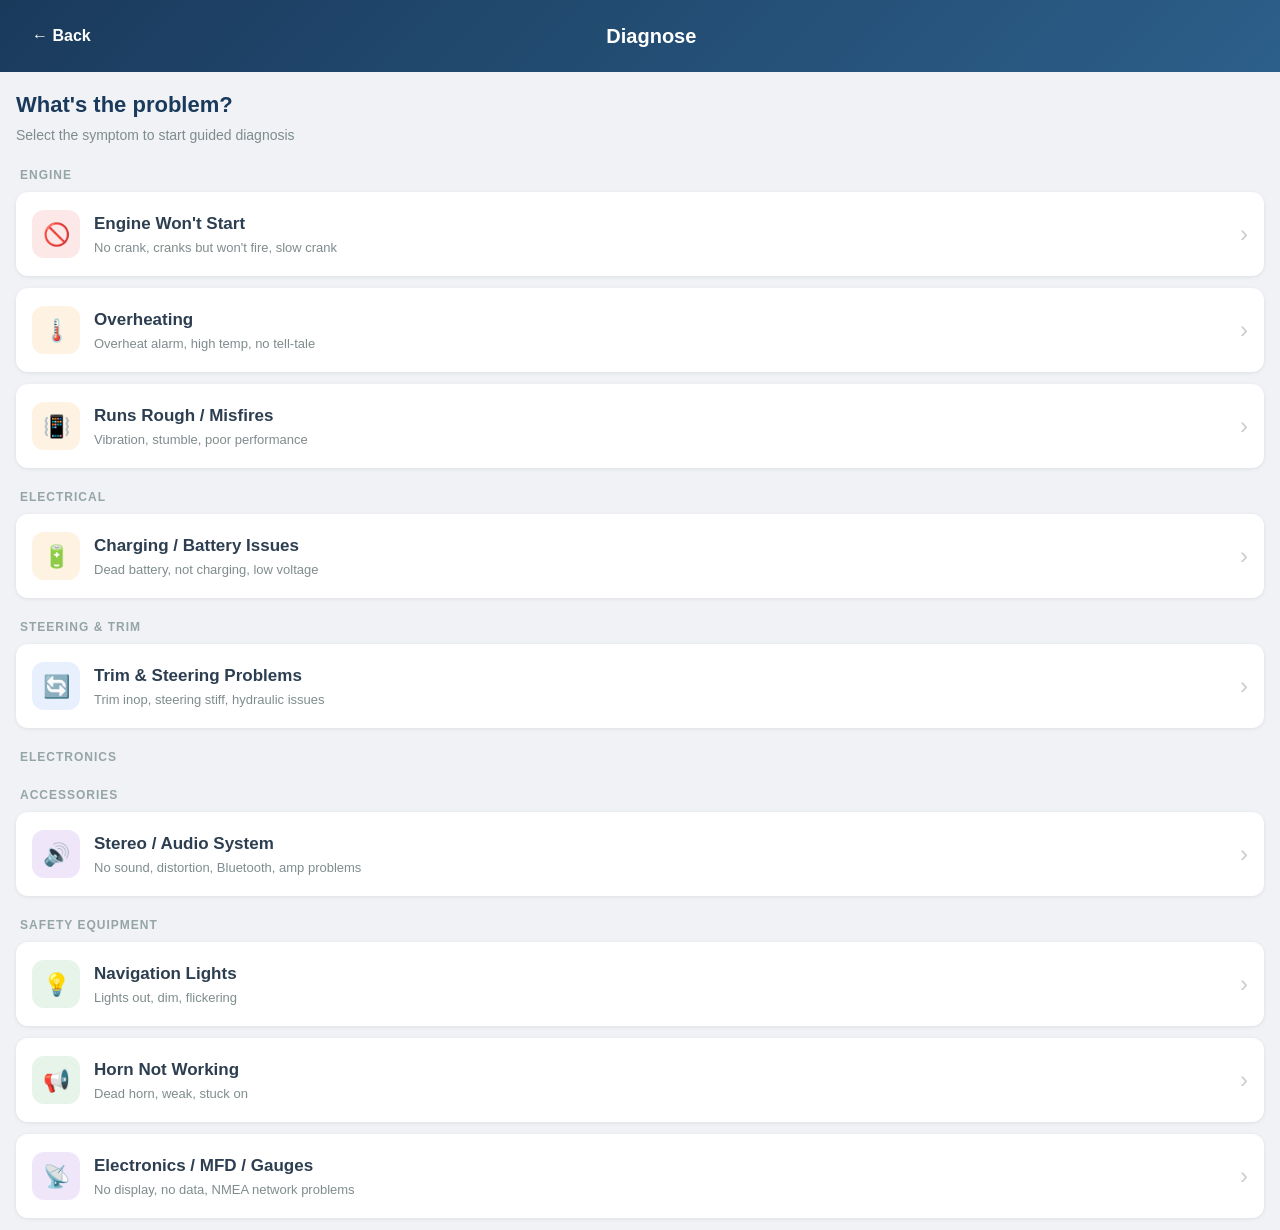
==== diagnose.html @ c807b1c9 "Ready For Launch" ====
<!DOCTYPE html>
<html lang="en">
<head>
    <meta charset="UTF-8">
    <meta name="viewport" content="width=device-width, initial-scale=1.0">
    <title>Diagnose — Marine Tech Pro</title>
    <link rel="stylesheet" href="css/styles.css">
</head>
<body>

    <!-- TOP BAR -->
    <header class="top-bar">
        <a href="javascript:void(0)" class="back-link" id="topBackBtn" onclick="handleTopBack()">← Back</a>
        <h1>Diagnose</h1>
        <span style="width:60px"></span>
    </header>

    <!-- ==========================================
         SCREEN 1: SYMPTOM PICKER
         ========================================== -->
    <div id="symptomPicker">

        <h2 class="page-title">What's the problem?</h2>
        <p class="page-subtitle">Select the symptom to start guided diagnosis</p>

        <div class="category-header">Engine</div>

        <div class="menu-card" onclick="beginTree('engine_no_start')">
            <div class="menu-icon red">🚫</div>
            <div class="menu-text">
                <div class="menu-title">Engine Won't Start</div>
                <div class="menu-subtitle">No crank, cranks but won't fire, slow crank</div>
            </div>
            <span class="menu-arrow">›</span>
        </div>

        <div class="menu-card" onclick="beginTree('engine_overheat')">
            <div class="menu-icon orange">🌡️</div>
            <div class="menu-text">
                <div class="menu-title">Overheating</div>
                <div class="menu-subtitle">Overheat alarm, high temp, no tell-tale</div>
            </div>
            <span class="menu-arrow">›</span>
        </div>

        <div class="menu-card" onclick="beginTree('engine_runs_rough')">
            <div class="menu-icon orange">📳</div>
            <div class="menu-text">
                <div class="menu-title">Runs Rough / Misfires</div>
                <div class="menu-subtitle">Vibration, stumble, poor performance</div>
            </div>
            <span class="menu-arrow">›</span>
        </div>

        <div class="category-header">Electrical</div>

        <div class="menu-card" onclick="beginTree('charging_electrical')">
            <div class="menu-icon orange">🔋</div>
            <div class="menu-text">
                <div class="menu-title">Charging / Battery Issues</div>
                <div class="menu-subtitle">Dead battery, not charging, low voltage</div>
            </div>
            <span class="menu-arrow">›</span>
        </div>

        <div class="category-header">Steering & Trim</div>

        <div class="menu-card" onclick="beginTree('trim_steering')">
            <div class="menu-icon blue">🔄</div>
            <div class="menu-text">
                <div class="menu-title">Trim & Steering Problems</div>
                <div class="menu-subtitle">Trim inop, steering stiff, hydraulic issues</div>
            </div>
            <span class="menu-arrow">›</span>
        </div>

        <div class="category-header">Electronics</div>
<div class="category-header">Accessories</div>

        <div class="menu-card" onclick="beginTree('stereo_audio')">
            <div class="menu-icon purple">🔊</div>
            <div class="menu-text">
                <div class="menu-title">Stereo / Audio System</div>
                <div class="menu-subtitle">No sound, distortion, Bluetooth, amp problems</div>
            </div>
            <span class="menu-arrow">›</span>
        </div>

        <div class="category-header">Safety Equipment</div>

        <div class="menu-card" onclick="beginTree('nav_lights')">
            <div class="menu-icon green">💡</div>
            <div class="menu-text">
                <div class="menu-title">Navigation Lights</div>
                <div class="menu-subtitle">Lights out, dim, flickering</div>
            </div>
            <span class="menu-arrow">›</span>
        </div>

        <div class="menu-card" onclick="beginTree('horn_system')">
            <div class="menu-icon green">📢</div>
            <div class="menu-text">
                <div class="menu-title">Horn Not Working</div>
                <div class="menu-subtitle">Dead horn, weak, stuck on</div>
            </div>
            <span class="menu-arrow">›</span>
        </div>
        <div class="menu-card" onclick="beginTree('electronics')">
            <div class="menu-icon purple">📡</div>
            <div class="menu-text">
                <div class="menu-title">Electronics / MFD / Gauges</div>
                <div class="menu-subtitle">No display, no data, NMEA network problems</div>
            </div>
            <span class="menu-arrow">›</span>
        </div>

    </div>


    <!-- ==========================================
         SCREEN 2: ACTIVE DIAGNOSIS
         ========================================== -->
    <div id="diagScreen" style="display:none;">
        <div class="diag-wrap">

            <!-- Step navigation -->
            <div class="step-bar">
                <button class="step-back-btn" id="backBtn" onclick="goBack()" disabled>← Back</button>
                <span class="step-number" id="stepNum">Step 1</span>
                <button class="step-reset-btn" onclick="resetDiag()">Start Over</button>
            </div>

            <!-- Diagnostic content gets built here by JavaScript -->
            <div id="diagContent"></div>

        </div>
    </div>


    <!-- ==========================================
         LOAD THE DATA FILE FIRST
         This must come before the script below
         ========================================== -->
    <script src="js/diagnosticTrees.js"></script>


    <!-- ==========================================
         DIAGNOSTIC ENGINE
         All the logic that makes the diagnostics work
         ========================================== -->
    <script>

    // --- Global variables ---
    var currentTree = null;
    var currentNode = null;
    var nodeHistory = [];

    // --- Show coming soon alert ---

    // --- Start a diagnostic tree ---
    function beginTree(treeId) {

        // Look up the tree in our data file
        if (!window.defined_trees) {
            alert('Error: Diagnostic data file not loaded. Make sure diagnosticTrees.js is in your js folder.');
            return;
        }

        var tree = window.defined_trees[treeId];

        if (!tree) {
            alert('This diagnostic tree has not been built yet.');
            return;
        }

        // Set up
        currentTree = tree;
        nodeHistory = [];

        // Hide the symptom picker, show the diagnostic screen
        document.getElementById('symptomPicker').style.display = 'none';
        document.getElementById('diagScreen').style.display = 'block';

        // Load the first node
        loadNode(tree.startNode);
    }

    // --- Load a specific node and display it ---
    function loadNode(nodeId) {

        var theNode = currentTree.nodes[nodeId];

        if (!theNode) {
            alert('Error: Node "' + nodeId + '" not found in this tree.');
            return;
        }

        currentNode = theNode;

        // Update step counter
        document.getElementById('stepNum').textContent = 'Step ' + (nodeHistory.length + 1);

        // Enable/disable back button
        document.getElementById('backBtn').disabled = (nodeHistory.length === 0);

        // Build the HTML for this node
        buildNodeHTML(theNode);

        // Scroll to top of page
        window.scrollTo(0, 0);
    }

    // --- Tech picks an option (moves to next node) ---
    function pickOption(nextNodeId) {
        // Save where we are now so we can come back
        nodeHistory.push(currentNode.id);

        // Go to the next node
        loadNode(nextNodeId);
    }

    // --- Go back one step ---
    function goBack() {
        if (nodeHistory.length > 0) {
            var previousNodeId = nodeHistory.pop();
            loadNode(previousNodeId);
        }
    }

    // --- Start completely over ---
    function resetDiag() {
        if (confirm('Start over? This will reset your current diagnosis.')) {
            document.getElementById('symptomPicker').style.display = 'block';
            document.getElementById('diagScreen').style.display = 'none';
            currentTree = null;
            currentNode = null;
            nodeHistory = [];
        }
    }

    // --- Handle the top-left Back link ---
    function handleTopBack() {
        if (currentTree !== null && nodeHistory.length > 0) {
            goBack();
        } else if (currentTree !== null) {
            resetDiag();
        } else {
            window.location.href = 'index.html';
        }
    }

    // --- Toggle a checklist checkbox ---
    function toggleCheck(index) {
        var box = document.getElementById('chk_' + index);
        var label = document.getElementById('lbl_' + index);

        if (!box || !label) return;

        if (box.className.indexOf('checked') >= 0) {
            box.className = 'check-box';
            box.innerHTML = '';
            label.className = 'check-label';
        } else {
            box.className = 'check-box checked';
            box.innerHTML = '✓';
            label.className = 'check-label checked';
        }
    }

    // --- Save a measurement reading ---
    function saveMeasure(label, unit) {
        var input = document.getElementById('measureInput');
        if (input && input.value && input.value.length > 0) {
            alert('Saved: ' + label + ' = ' + input.value + ' ' + unit);
            input.value = '';
        } else {
            alert('Please enter a value first.');
        }
    }


    // =============================================
    // BUILD THE HTML FOR A NODE
    // This is the main rendering function.
    // It reads the node data and creates all
    // the visual elements on the screen.
    // =============================================
    function buildNodeHTML(node) {

        var container = document.getElementById('diagContent');
        var html = '';
        var isResolution = (node.type === 'resolution');
        var severity = (node.severity || 'low').toLowerCase();

        // ----- SEVERITY BANNER (resolutions only) -----
        if (isResolution) {
            var bannerIcon = '✅';
            if (severity === 'critical') { bannerIcon = '🚨'; }
            else if (severity === 'high') { bannerIcon = '⚠️'; }
            else if (severity === 'medium') { bannerIcon = '🔶'; }

            html = html + '<div class="severity-banner ' + severity + '">';
            html = html + bannerIcon + ' DIAGNOSIS: ' + node.severity.toUpperCase();
            html = html + '</div>';
        }

        // ----- MAIN CARD -----
        var cardClass = 'diag-card';
        if (isResolution) {
            cardClass = cardClass + ' resolution-' + severity;
        }
        html = html + '<div class="' + cardClass + '">';

        // Title (resolutions have a title)
        if (node.title) {
            html = html + '<div class="resolution-name">' + node.title + '</div>';
        }

        // Main text / question / instruction
        html = html + '<div class="diag-main-text">' + node.text + '</div>';

        // Help tip (blue box)
        if (node.help) {
            html = html + '<div class="help-box">';
            html = html + '💡 <strong>Tip:</strong> ' + node.help;
            html = html + '</div>';
        }

        // Warning (red box)
        if (node.warning) {
            html = html + '<div class="warning-box">';
            html = html + node.warning;
            html = html + '</div>';
        }

        // Checklist
        if (node.checklist && node.checklist.length > 0) {
            html = html + '<div class="checklist-title">Check these items:</div>';

            for (var c = 0; c < node.checklist.length; c++) {
                html = html + '<div class="checklist-item" onclick="toggleCheck(' + c + ')">';
                html = html + '  <div class="check-box" id="chk_' + c + '"></div>';
                html = html + '  <div class="check-label" id="lbl_' + c + '">' + node.checklist[c] + '</div>';
                html = html + '</div>';
            }
        }

        // Measurement input
        if (node.measurement) {
            html = html + '<div class="measure-box">';
            html = html + '  <div class="measure-label">📏 Record: ' + node.measurement.label + '</div>';
            html = html + '  <div class="measure-expected">Expected: ' + node.measurement.expectedRange + ' ' + node.measurement.unit + '</div>';
            html = html + '  <div class="measure-row">';
            html = html + '    <input type="number" inputmode="decimal" id="measureInput" class="measure-input" placeholder="Enter ' + node.measurement.unit + '">';
            html = html + '    <button class="measure-save-btn" onclick="saveMeasure(\'' + node.measurement.label + '\', \'' + node.measurement.unit + '\')">Save</button>';
            html = html + '  </div>';
            html = html + '</div>';
        }

        // Action (resolutions)
        if (node.action) {
            html = html + '<div class="action-box">';
            html = html + '  <div class="action-heading">✅ What to do:</div>';
            html = html + '  <div class="action-body">' + node.action + '</div>';
            html = html + '</div>';
        }

        // Parts needed (resolutions)
        if (node.partsNeeded && node.partsNeeded.length > 0) {
            html = html + '<div class="parts-box">';
            html = html + '  <div class="parts-heading">🔧 Parts Needed:</div>';

            for (var p = 0; p < node.partsNeeded.length; p++) {
                html = html + '<div class="parts-line">• ' + node.partsNeeded[p] + '</div>';
            }

            html = html + '</div>';
        }

        // Estimated time
        if (node.estimatedTime) {
            html = html + '<div class="time-estimate">⏱ Estimated Time: ' + node.estimatedTime + '</div>';
        }

        // Close the main card div
        html = html + '</div>';


        // ----- OPTION BUTTONS -----
        if (node.options && node.options.length > 0) {
            html = html + '<div class="options-wrap">';

            if (!isResolution) {
                html = html + '<div class="options-heading">What did you find?</div>';
            }

            for (var i = 0; i < node.options.length; i++) {
                var opt = node.options[i];
                html = html + '<button class="option-btn" onclick="pickOption(\'' + opt.next + '\')">';
                html = html + opt.label;
                html = html + '</button>';
            }

            html = html + '</div>';
        }

        // ----- DONE BUTTON (for resolutions with no further options) -----
        if (isResolution && (!node.options || node.options.length === 0)) {
            html = html + '<div style="margin-top:16px;">';
            html = html + '<button class="option-btn" onclick="resetDiag()" style="background:#1a3a5c; color:white; text-align:center; font-weight:700;">';
            html = html + '✅ Done — Back to Symptoms';
            html = html + '</button>';
            html = html + '</div>';
        }

        // ----- PUT IT ON THE SCREEN -----
        container.innerHTML = html;
    }

    </script>

</body>
</html>
---- css/styles.css ----
/* ==============================================
   MARINE TECH PRO — WEBSITE STYLES
   Designed for phones. Big buttons. Easy to read.
   ============================================== */

/* --- RESET (makes all browsers behave the same) --- */
* {
    margin: 0;
    padding: 0;
    box-sizing: border-box;
}

body {
    font-family: -apple-system, BlinkMacSystemFont, 'Segoe UI', Roboto, sans-serif;
    background-color: #f0f2f5;
    color: #2c3e50;
    line-height: 1.5;
}

a {
    text-decoration: none;
    color: inherit;
}

/* --- TOP BAR (dark blue header on every page) --- */
.top-bar {
    background: linear-gradient(135deg, #1a3a5c, #2c5f8a);
    color: white;
    padding: 16px 20px;
    display: flex;
    justify-content: space-between;
    align-items: center;
    position: sticky;
    top: 0;
    z-index: 100;
}

.top-bar h1 {
    font-size: 20px;
    font-weight: 700;
}

.back-link {
    color: white;
    font-size: 16px;
    font-weight: 600;
    padding: 8px 12px;
}

/* --- STATUS BAR --- */
.status-bar {
    background: white;
    border-radius: 12px;
    padding: 14px;
    margin: 16px;
    display: flex;
    box-shadow: 0 1px 4px rgba(0,0,0,0.08);
}

.status-item {
    flex: 1;
    text-align: center;
    display: flex;
    align-items: center;
    justify-content: center;
    gap: 8px;
}

.status-icon {
    font-size: 18px;
}

.status-label {
    font-size: 13px;
    font-weight: 600;
    color: #7f8c8d;
}

.status-divider {
    width: 1px;
    background: #ecf0f1;
    margin: 0 8px;
}

/* --- MENU CARDS (big tappable buttons on home page) --- */
.menu-card {
    display: flex;
    align-items: center;
    background: white;
    border-radius: 12px;
    padding: 18px 16px;
    margin: 0 16px 12px 16px;
    box-shadow: 0 1px 4px rgba(0,0,0,0.08);
    min-height: 70px;
    cursor: pointer;
}

.menu-card:active {
    background: #f8f9fa;
    transform: scale(0.99);
}

.menu-icon {
    width: 48px;
    height: 48px;
    border-radius: 12px;
    display: flex;
    align-items: center;
    justify-content: center;
    font-size: 22px;
    flex-shrink: 0;
}

.menu-icon.red    { background: #fde8e8; }
.menu-icon.orange { background: #fef3e2; }
.menu-icon.blue   { background: #e8f0fe; }
.menu-icon.green  { background: #e6f4ea; }
.menu-icon.purple { background: #f0e6fa; }

.menu-text {
    flex: 1;
    margin-left: 14px;
}

.menu-title {
    font-size: 17px;
    font-weight: 600;
    color: #2c3e50;
}

.menu-subtitle {
    font-size: 13px;
    color: #7f8c8d;
    margin-top: 2px;
}

.menu-arrow {
    font-size: 24px;
    color: #ccc;
}

/* --- SAFETY BANNER --- */
.safety-banner {
    background: #fff9e6;
    border-left: 4px solid #f39c12;
    border-radius: 8px;
    padding: 14px 16px;
    margin: 16px;
    font-size: 13px;
    line-height: 1.6;
}

/* --- SECTION HEADERS --- */
.page-title {
    font-size: 22px;
    font-weight: 700;
    color: #1a3a5c;
    margin: 16px 16px 4px 16px;
}

.page-subtitle {
    font-size: 14px;
    color: #7f8c8d;
    margin: 0 16px 16px 16px;
}

.category-header {
    font-size: 12px;
    font-weight: 700;
    color: #95a5a6;
    text-transform: uppercase;
    letter-spacing: 1px;
    margin: 20px 16px 8px 20px;
}

/* --- DIAGNOSTIC SCREEN --- */
.diag-wrap {
    padding: 16px;
    padding-bottom: 80px;
}

/* Navigation bar above the diagnostic card */
.step-bar {
    display: flex;
    justify-content: space-between;
    align-items: center;
    margin-bottom: 16px;
}

.step-back-btn {
    background: none;
    border: 2px solid #1a3a5c;
    color: #1a3a5c;
    padding: 8px 16px;
    border-radius: 8px;
    font-size: 14px;
    font-weight: 600;
    cursor: pointer;
    min-height: 44px;
}

.step-back-btn:disabled {
    opacity: 0.3;
    border-color: #ccc;
    color: #ccc;
}

.step-number {
    font-size: 14px;
    color: #7f8c8d;
    font-weight: 600;
}

.step-reset-btn {
    background: none;
    border: none;
    color: #e74c3c;
    font-size: 14px;
    font-weight: 600;
    cursor: pointer;
    padding: 8px;
    min-height: 44px;
}

/* The main diagnostic content card */
.diag-card {
    background: white;
    border-radius: 16px;
    padding: 24px 20px;
    margin-bottom: 16px;
    box-shadow: 0 2px 8px rgba(0,0,0,0.06);
}

.diag-card.resolution          { border-top: 4px solid #27ae60; }
.diag-card.resolution-critical { border-top: 4px solid #e74c3c; }
.diag-card.resolution-high     { border-top: 4px solid #e67e22; }
.diag-card.resolution-medium   { border-top: 4px solid #f39c12; }

.diag-main-text {
    font-size: 18px;
    font-weight: 600;
    line-height: 1.5;
    color: #2c3e50;
    margin-bottom: 16px;
}

/* Resolution severity banners */
.severity-banner {
    color: white;
    padding: 10px 16px;
    border-radius: 10px;
    margin-bottom: 16px;
    font-weight: 700;
    font-size: 14px;
    text-align: center;
}

.severity-banner.low      { background: #27ae60; }
.severity-banner.medium   { background: #f39c12; }
.severity-banner.high     { background: #e67e22; }
.severity-banner.critical { background: #e74c3c; }

.resolution-name {
    font-size: 22px;
    font-weight: 700;
    color: #2c3e50;
    margin-bottom: 8px;
}

/* Blue help/tip box */
.help-box {
    background: #e8f4fd;
    border-radius: 8px;
    padding: 12px 14px;
    margin-bottom: 16px;
    font-size: 14px;
    color: #2c5f8a;
    line-height: 1.6;
}

/* Red warning box */
.warning-box {
    background: #fde8e8;
    border-left: 4px solid #e74c3c;
    border-radius: 8px;
    padding: 14px 16px;
    margin-bottom: 16px;
    font-size: 14px;
    color: #c0392b;
    line-height: 1.6;
    font-weight: 500;
}

/* Checklists */
.checklist-title {
    font-size: 15px;
    font-weight: 700;
    color: #1a3a5c;
    margin-bottom: 10px;
}

.checklist-item {
    display: flex;
    align-items: flex-start;
    padding: 10px 0;
    border-bottom: 1px solid #f0f2f5;
    min-height: 44px;
    cursor: pointer;
}

.checklist-item:last-child {
    border-bottom: none;
}

.check-box {
    width: 26px;
    height: 26px;
    border: 2px solid #bdc3c7;
    border-radius: 6px;
    margin-right: 12px;
    flex-shrink: 0;
    display: flex;
    align-items: center;
    justify-content: center;
    font-size: 16px;
    color: white;
}

.check-box.checked {
    background: #27ae60;
    border-color: #27ae60;
}

.check-label {
    font-size: 15px;
    line-height: 1.5;
    color: #2c3e50;
}

.check-label.checked {
    text-decoration: line-through;
    color: #95a5a6;
}

/* Measurement input box */
.measure-box {
    background: #f0f7ff;
    border: 2px solid #3498db;
    border-radius: 12px;
    padding: 16px;
    margin-bottom: 16px;
}

.measure-label {
    font-size: 15px;
    font-weight: 700;
    color: #1a3a5c;
    margin-bottom: 4px;
}

.measure-expected {
    font-size: 13px;
    color: #7f8c8d;
    margin-bottom: 12px;
}

.measure-row {
    display: flex;
    gap: 8px;
}

.measure-input {
    flex: 1;
    padding: 12px;
    border: 2px solid #ddd;
    border-radius: 8px;
    font-size: 18px;
    font-weight: 600;
    min-height: 48px;
}

.measure-input:focus {
    outline: none;
    border-color: #3498db;
}

.measure-save-btn {
    background: #3498db;
    color: white;
    border: none;
    border-radius: 8px;
    padding: 12px 20px;
    font-size: 15px;
    font-weight: 600;
    cursor: pointer;
    min-height: 48px;
}

/* Action box (green, on resolution pages) */
.action-box {
    background: #e6f4ea;
    border-radius: 8px;
    padding: 14px 16px;
    margin-bottom: 12px;
}

.action-heading {
    font-weight: 700;
    font-size: 15px;
    color: #1a5c2a;
    margin-bottom: 6px;
}

.action-body {
    font-size: 15px;
    line-height: 1.6;
    color: #2c3e50;
}

/* Parts box (gray) */
.parts-box {
    background: #f5f6fa;
    border-radius: 8px;
    padding: 14px 16px;
    margin-bottom: 12px;
}

.parts-heading {
    font-weight: 700;
    font-size: 15px;
    color: #1a3a5c;
    margin-bottom: 8px;
}

.parts-line {
    font-size: 14px;
    padding: 3px 0;
    color: #2c3e50;
}

.time-estimate {
    font-size: 14px;
    color: #7f8c8d;
    font-weight: 600;
    margin-bottom: 16px;
}

/* Option buttons (the choices the tech taps) */
.options-wrap {
    margin-bottom: 20px;
}

.options-heading {
    font-size: 16px;
    font-weight: 700;
    color: #1a3a5c;
    margin-bottom: 12px;
}

.option-btn {
    display: block;
    width: 100%;
    background: white;
    border: 2px solid #dfe6e9;
    border-radius: 12px;
    padding: 16px 18px;
    margin-bottom: 10px;
    font-size: 16px;
    font-weight: 500;
    color: #2c3e50;
    text-align: left;
    cursor: pointer;
    min-height: 56px;
    line-height: 1.4;
}

.option-btn:active {
    background: #1a3a5c;
    color: white;
    border-color: #1a3a5c;
}

/* --- FAULT CODE PAGE --- */
.search-wrap {
    padding: 16px;
}

.search-input {
    width: 100%;
    padding: 14px 18px;
    border: 2px solid #ddd;
    border-radius: 12px;
    font-size: 18px;
    margin-bottom: 12px;
    min-height: 52px;
}

.search-input:focus {
    outline: none;
    border-color: #3498db;
}

.filter-row {
    display: flex;
    gap: 8px;
    margin-bottom: 16px;
}

.filter-btn {
    flex: 1;
    padding: 10px;
    border: 2px solid #ddd;
    border-radius: 8px;
    background: white;
    font-size: 14px;
    font-weight: 600;
    text-align: center;
    cursor: pointer;
    min-height: 44px;
}

.filter-btn.active {
    background: #1a3a5c;
    color: white;
    border-color: #1a3a5c;
}

.fault-card {
    background: white;
    border-radius: 12px;
    padding: 18px;
    margin-bottom: 12px;
    box-shadow: 0 1px 4px rgba(0,0,0,0.08);
}

.fault-top-row {
    display: flex;
    justify-content: space-between;
    align-items: center;
    margin-bottom: 6px;
}

.fault-code-label {
    font-size: 18px;
    font-weight: 700;
    color: #1a3a5c;
}

.fault-severity-badge {
    font-size: 11px;
    font-weight: 700;
    padding: 4px 10px;
    border-radius: 20px;
    color: white;
}

.fault-severity-badge.warning  { background: #f39c12; }
.fault-severity-badge.alarm    { background: #e67e22; }
.fault-severity-badge.shutdown { background: #e74c3c; }

.fault-system-label {
    font-size: 12px;
    color: #7f8c8d;
    text-transform: uppercase;
    letter-spacing: 0.5px;
    margin-bottom: 6px;
}

.fault-desc {
    font-size: 16px;
    font-weight: 600;
    color: #2c3e50;
    margin-bottom: 12px;
}

.fault-toggle-btn {
    background: #f0f2f5;
    border: none;
    border-radius: 8px;
    padding: 10px 16px;
    font-size: 14px;
    font-weight: 600;
    color: #1a3a5c;
    cursor: pointer;
    width: 100%;
    text-align: center;
    min-height: 44px;
}

.fault-detail-section {
    display: none;
    margin-top: 12px;
}

.fault-detail-section.show {
    display: block;
}

.fault-section-heading {
    font-size: 13px;
    font-weight: 700;
    color: #1a3a5c;
    margin-top: 12px;
    margin-bottom: 6px;
}

.fault-section-body {
    font-size: 14px;
    color: #2c3e50;
    line-height: 1.7;
}

/* --- ENGINE SPEC PAGE --- */
.spec-card {
    background: white;
    border-radius: 12px;
    padding: 20px;
    margin: 0 16px 16px 16px;
    box-shadow: 0 1px 4px rgba(0,0,0,0.08);
}

.spec-engine-name {
    font-size: 20px;
    font-weight: 700;
    color: #1a3a5c;
    margin-bottom: 2px;
}

.spec-years {
    font-size: 13px;
    color: #7f8c8d;
    margin-bottom: 16px;
}

.spec-table {
    width: 100%;
    border-collapse: collapse;
}

.spec-table td {
    padding: 10px 8px;
    border-bottom: 1px solid #f0f2f5;
    font-size: 14px;
    vertical-align: top;
}

.spec-table td:first-child {
    font-weight: 600;
    color: #1a3a5c;
    width: 40%;
}

.spec-divider {
    font-size: 16px;
    font-weight: 700;
    color: #1a3a5c;
    margin-top: 20px;
    margin-bottom: 10px;
    padding-top: 16px;
    border-top: 2px solid #f0f2f5;
}

.engine-pick-row {
    display: flex;
    flex-wrap: wrap;
    gap: 8px;
    padding: 16px;
}

.engine-pick-btn {
    padding: 10px 16px;
    border: 2px solid #ddd;
    border-radius: 8px;
    background: white;
    font-size: 13px;
    font-weight: 600;
    cursor: pointer;
    min-height: 44px;
}

.engine-pick-btn.active {
    background: #1a3a5c;
    color: white;
    border-color: #1a3a5c;
}

/* --- UTILITY --- */
.hidden { display: none !important; }
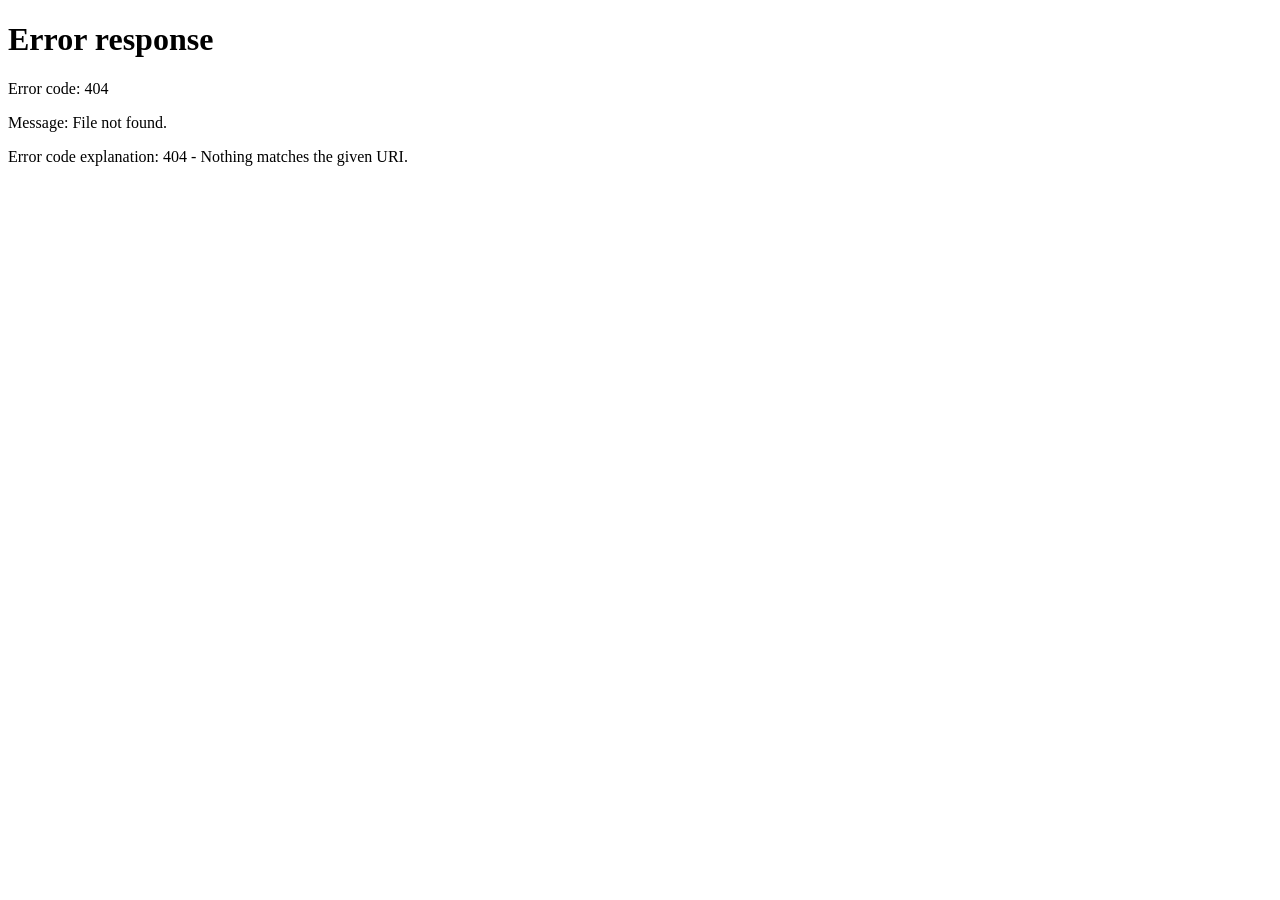
==== commit bf7cad2d: "Add files via upload" ====
--- a/diagnose.html
+++ b/diagnose.html
@@ -1,423 +1,696 @@
-<!DOCTYPE html>
-<html lang="en">
-<head>
-    <meta charset="UTF-8">
-    <meta name="viewport" content="width=device-width, initial-scale=1.0">
-    <title>Diagnose — Marine Tech Pro</title>
-    <link rel="stylesheet" href="css/styles.css">
-</head>
-<body>
-
-    <!-- TOP BAR -->
-    <header class="top-bar">
-        <a href="javascript:void(0)" class="back-link" id="topBackBtn" onclick="handleTopBack()">← Back</a>
-        <h1>Diagnose</h1>
-        <span style="width:60px"></span>
-    </header>
-
-    <!-- ==========================================
-         SCREEN 1: SYMPTOM PICKER
-         ========================================== -->
-    <div id="symptomPicker">
-
-        <h2 class="page-title">What's the problem?</h2>
-        <p class="page-subtitle">Select the symptom to start guided diagnosis</p>
-
-        <div class="category-header">Engine</div>
-
-        <div class="menu-card" onclick="beginTree('engine_no_start')">
-            <div class="menu-icon red">🚫</div>
-            <div class="menu-text">
-                <div class="menu-title">Engine Won't Start</div>
-                <div class="menu-subtitle">No crank, cranks but won't fire, slow crank</div>
-            </div>
-            <span class="menu-arrow">›</span>
-        </div>
-
-        <div class="menu-card" onclick="beginTree('engine_overheat')">
-            <div class="menu-icon orange">🌡️</div>
-            <div class="menu-text">
-                <div class="menu-title">Overheating</div>
-                <div class="menu-subtitle">Overheat alarm, high temp, no tell-tale</div>
-            </div>
-            <span class="menu-arrow">›</span>
-        </div>
-
-        <div class="menu-card" onclick="beginTree('engine_runs_rough')">
-            <div class="menu-icon orange">📳</div>
-            <div class="menu-text">
-                <div class="menu-title">Runs Rough / Misfires</div>
-                <div class="menu-subtitle">Vibration, stumble, poor performance</div>
-            </div>
-            <span class="menu-arrow">›</span>
-        </div>
-
-        <div class="category-header">Electrical</div>
-
-        <div class="menu-card" onclick="beginTree('charging_electrical')">
-            <div class="menu-icon orange">🔋</div>
-            <div class="menu-text">
-                <div class="menu-title">Charging / Battery Issues</div>
-                <div class="menu-subtitle">Dead battery, not charging, low voltage</div>
-            </div>
-            <span class="menu-arrow">›</span>
-        </div>
-
-        <div class="category-header">Steering & Trim</div>
-
-        <div class="menu-card" onclick="beginTree('trim_steering')">
-            <div class="menu-icon blue">🔄</div>
-            <div class="menu-text">
-                <div class="menu-title">Trim & Steering Problems</div>
-                <div class="menu-subtitle">Trim inop, steering stiff, hydraulic issues</div>
-            </div>
-            <span class="menu-arrow">›</span>
-        </div>
-
-        <div class="category-header">Electronics</div>
-<div class="category-header">Accessories</div>
-
-        <div class="menu-card" onclick="beginTree('stereo_audio')">
-            <div class="menu-icon purple">🔊</div>
-            <div class="menu-text">
-                <div class="menu-title">Stereo / Audio System</div>
-                <div class="menu-subtitle">No sound, distortion, Bluetooth, amp problems</div>
-            </div>
-            <span class="menu-arrow">›</span>
-        </div>
-
-        <div class="category-header">Safety Equipment</div>
-
-        <div class="menu-card" onclick="beginTree('nav_lights')">
-            <div class="menu-icon green">💡</div>
-            <div class="menu-text">
-                <div class="menu-title">Navigation Lights</div>
-                <div class="menu-subtitle">Lights out, dim, flickering</div>
-            </div>
-            <span class="menu-arrow">›</span>
-        </div>
-
-        <div class="menu-card" onclick="beginTree('horn_system')">
-            <div class="menu-icon green">📢</div>
-            <div class="menu-text">
-                <div class="menu-title">Horn Not Working</div>
-                <div class="menu-subtitle">Dead horn, weak, stuck on</div>
-            </div>
-            <span class="menu-arrow">›</span>
-        </div>
-        <div class="menu-card" onclick="beginTree('electronics')">
-            <div class="menu-icon purple">📡</div>
-            <div class="menu-text">
-                <div class="menu-title">Electronics / MFD / Gauges</div>
-                <div class="menu-subtitle">No display, no data, NMEA network problems</div>
-            </div>
-            <span class="menu-arrow">›</span>
-        </div>
-
-    </div>
-
-
-    <!-- ==========================================
-         SCREEN 2: ACTIVE DIAGNOSIS
-         ========================================== -->
-    <div id="diagScreen" style="display:none;">
-        <div class="diag-wrap">
-
-            <!-- Step navigation -->
-            <div class="step-bar">
-                <button class="step-back-btn" id="backBtn" onclick="goBack()" disabled>← Back</button>
-                <span class="step-number" id="stepNum">Step 1</span>
-                <button class="step-reset-btn" onclick="resetDiag()">Start Over</button>
-            </div>
-
-            <!-- Diagnostic content gets built here by JavaScript -->
-            <div id="diagContent"></div>
-
-        </div>
-    </div>
-
-
-    <!-- ==========================================
-         LOAD THE DATA FILE FIRST
-         This must come before the script below
-         ========================================== -->
-    <script src="js/diagnosticTrees.js"></script>
-
-
-    <!-- ==========================================
-         DIAGNOSTIC ENGINE
-         All the logic that makes the diagnostics work
-         ========================================== -->
-    <script>
-
-    // --- Global variables ---
-    var currentTree = null;
-    var currentNode = null;
-    var nodeHistory = [];
-
-    // --- Show coming soon alert ---
-
-    // --- Start a diagnostic tree ---
-    function beginTree(treeId) {
-
-        // Look up the tree in our data file
-        if (!window.defined_trees) {
-            alert('Error: Diagnostic data file not loaded. Make sure diagnosticTrees.js is in your js folder.');
-            return;
-        }
-
-        var tree = window.defined_trees[treeId];
-
-        if (!tree) {
-            alert('This diagnostic tree has not been built yet.');
-            return;
-        }
-
-        // Set up
-        currentTree = tree;
-        nodeHistory = [];
-
-        // Hide the symptom picker, show the diagnostic screen
-        document.getElementById('symptomPicker').style.display = 'none';
-        document.getElementById('diagScreen').style.display = 'block';
-
-        // Load the first node
-        loadNode(tree.startNode);
-    }
-
-    // --- Load a specific node and display it ---
-    function loadNode(nodeId) {
-
-        var theNode = currentTree.nodes[nodeId];
-
-        if (!theNode) {
-            alert('Error: Node "' + nodeId + '" not found in this tree.');
-            return;
-        }
-
-        currentNode = theNode;
-
-        // Update step counter
-        document.getElementById('stepNum').textContent = 'Step ' + (nodeHistory.length + 1);
-
-        // Enable/disable back button
-        document.getElementById('backBtn').disabled = (nodeHistory.length === 0);
-
-        // Build the HTML for this node
-        buildNodeHTML(theNode);
-
-        // Scroll to top of page
-        window.scrollTo(0, 0);
-    }
-
-    // --- Tech picks an option (moves to next node) ---
-    function pickOption(nextNodeId) {
-        // Save where we are now so we can come back
-        nodeHistory.push(currentNode.id);
-
-        // Go to the next node
-        loadNode(nextNodeId);
-    }
-
-    // --- Go back one step ---
-    function goBack() {
-        if (nodeHistory.length > 0) {
-            var previousNodeId = nodeHistory.pop();
-            loadNode(previousNodeId);
-        }
-    }
-
-    // --- Start completely over ---
-    function resetDiag() {
-        if (confirm('Start over? This will reset your current diagnosis.')) {
-            document.getElementById('symptomPicker').style.display = 'block';
-            document.getElementById('diagScreen').style.display = 'none';
-            currentTree = null;
-            currentNode = null;
-            nodeHistory = [];
-        }
-    }
-
-    // --- Handle the top-left Back link ---
-    function handleTopBack() {
-        if (currentTree !== null && nodeHistory.length > 0) {
-            goBack();
-        } else if (currentTree !== null) {
-            resetDiag();
-        } else {
-            window.location.href = 'index.html';
-        }
-    }
-
-    // --- Toggle a checklist checkbox ---
-    function toggleCheck(index) {
-        var box = document.getElementById('chk_' + index);
-        var label = document.getElementById('lbl_' + index);
-
-        if (!box || !label) return;
-
-        if (box.className.indexOf('checked') >= 0) {
-            box.className = 'check-box';
-            box.innerHTML = '';
-            label.className = 'check-label';
-        } else {
-            box.className = 'check-box checked';
-            box.innerHTML = '✓';
-            label.className = 'check-label checked';
-        }
-    }
-
-    // --- Save a measurement reading ---
-    function saveMeasure(label, unit) {
-        var input = document.getElementById('measureInput');
-        if (input && input.value && input.value.length > 0) {
-            alert('Saved: ' + label + ' = ' + input.value + ' ' + unit);
-            input.value = '';
-        } else {
-            alert('Please enter a value first.');
-        }
-    }
-
-
-    // =============================================
-    // BUILD THE HTML FOR A NODE
-    // This is the main rendering function.
-    // It reads the node data and creates all
-    // the visual elements on the screen.
-    // =============================================
-    function buildNodeHTML(node) {
-
-        var container = document.getElementById('diagContent');
-        var html = '';
-        var isResolution = (node.type === 'resolution');
-        var severity = (node.severity || 'low').toLowerCase();
-
-        // ----- SEVERITY BANNER (resolutions only) -----
-        if (isResolution) {
-            var bannerIcon = '✅';
-            if (severity === 'critical') { bannerIcon = '🚨'; }
-            else if (severity === 'high') { bannerIcon = '⚠️'; }
-            else if (severity === 'medium') { bannerIcon = '🔶'; }
-
-            html = html + '<div class="severity-banner ' + severity + '">';
-            html = html + bannerIcon + ' DIAGNOSIS: ' + node.severity.toUpperCase();
-            html = html + '</div>';
-        }
-
-        // ----- MAIN CARD -----
-        var cardClass = 'diag-card';
-        if (isResolution) {
-            cardClass = cardClass + ' resolution-' + severity;
-        }
-        html = html + '<div class="' + cardClass + '">';
-
-        // Title (resolutions have a title)
-        if (node.title) {
-            html = html + '<div class="resolution-name">' + node.title + '</div>';
-        }
-
-        // Main text / question / instruction
-        html = html + '<div class="diag-main-text">' + node.text + '</div>';
-
-        // Help tip (blue box)
-        if (node.help) {
-            html = html + '<div class="help-box">';
-            html = html + '💡 <strong>Tip:</strong> ' + node.help;
-            html = html + '</div>';
-        }
-
-        // Warning (red box)
-        if (node.warning) {
-            html = html + '<div class="warning-box">';
-            html = html + node.warning;
-            html = html + '</div>';
-        }
-
-        // Checklist
-        if (node.checklist && node.checklist.length > 0) {
-            html = html + '<div class="checklist-title">Check these items:</div>';
-
-            for (var c = 0; c < node.checklist.length; c++) {
-                html = html + '<div class="checklist-item" onclick="toggleCheck(' + c + ')">';
-                html = html + '  <div class="check-box" id="chk_' + c + '"></div>';
-                html = html + '  <div class="check-label" id="lbl_' + c + '">' + node.checklist[c] + '</div>';
-                html = html + '</div>';
-            }
-        }
-
-        // Measurement input
-        if (node.measurement) {
-            html = html + '<div class="measure-box">';
-            html = html + '  <div class="measure-label">📏 Record: ' + node.measurement.label + '</div>';
-            html = html + '  <div class="measure-expected">Expected: ' + node.measurement.expectedRange + ' ' + node.measurement.unit + '</div>';
-            html = html + '  <div class="measure-row">';
-            html = html + '    <input type="number" inputmode="decimal" id="measureInput" class="measure-input" placeholder="Enter ' + node.measurement.unit + '">';
-            html = html + '    <button class="measure-save-btn" onclick="saveMeasure(\'' + node.measurement.label + '\', \'' + node.measurement.unit + '\')">Save</button>';
-            html = html + '  </div>';
-            html = html + '</div>';
-        }
-
-        // Action (resolutions)
-        if (node.action) {
-            html = html + '<div class="action-box">';
-            html = html + '  <div class="action-heading">✅ What to do:</div>';
-            html = html + '  <div class="action-body">' + node.action + '</div>';
-            html = html + '</div>';
-        }
-
-        // Parts needed (resolutions)
-        if (node.partsNeeded && node.partsNeeded.length > 0) {
-            html = html + '<div class="parts-box">';
-            html = html + '  <div class="parts-heading">🔧 Parts Needed:</div>';
-
-            for (var p = 0; p < node.partsNeeded.length; p++) {
-                html = html + '<div class="parts-line">• ' + node.partsNeeded[p] + '</div>';
-            }
-
-            html = html + '</div>';
-        }
-
-        // Estimated time
-        if (node.estimatedTime) {
-            html = html + '<div class="time-estimate">⏱ Estimated Time: ' + node.estimatedTime + '</div>';
-        }
-
-        // Close the main card div
-        html = html + '</div>';
-
-
-        // ----- OPTION BUTTONS -----
-        if (node.options && node.options.length > 0) {
-            html = html + '<div class="options-wrap">';
-
-            if (!isResolution) {
-                html = html + '<div class="options-heading">What did you find?</div>';
-            }
-
-            for (var i = 0; i < node.options.length; i++) {
-                var opt = node.options[i];
-                html = html + '<button class="option-btn" onclick="pickOption(\'' + opt.next + '\')">';
-                html = html + opt.label;
-                html = html + '</button>';
-            }
-
-            html = html + '</div>';
-        }
-
-        // ----- DONE BUTTON (for resolutions with no further options) -----
-        if (isResolution && (!node.options || node.options.length === 0)) {
-            html = html + '<div style="margin-top:16px;">';
-            html = html + '<button class="option-btn" onclick="resetDiag()" style="background:#1a3a5c; color:white; text-align:center; font-weight:700;">';
-            html = html + '✅ Done — Back to Symptoms';
-            html = html + '</button>';
-            html = html + '</div>';
-        }
-
-        // ----- PUT IT ON THE SCREEN -----
-        container.innerHTML = html;
-    }
-
-    </script>
-
-</body>
+<!DOCTYPE html>
+<html lang="en">
+<head>
+    <meta charset="UTF-8">
+    <meta name="viewport" content="width=device-width, initial-scale=1.0">
+    <title>Diagnosis — Marine Tech Pro</title>
+    <link rel="manifest" href="manifest.json">
+    <meta name="apple-mobile-web-app-capable" content="yes">
+    <link rel="stylesheet" href="css/styles.css">
+    /* ==========================================
+           DIAGNOSTIC PAGE STYLES
+           These override/supplement the main CSS
+           to ensure everything looks right
+           ========================================== */
+
+        /* Option buttons — styled to match menu cards */
+        .diag-option-btn {
+            display: flex;
+            align-items: center;
+            width: 100%;
+            text-align: left;
+            padding: 16px;
+            margin-bottom: 8px;
+            background: #fff;
+            border: 1px solid #eee;
+            border-radius: 12px;
+            font-size: 15px;
+            color: #2c3e50;
+            cursor: pointer;
+            line-height: 1.4;
+            box-shadow: 0 2px 6px rgba(0,0,0,0.06);
+            -webkit-appearance: none;
+            appearance: none;
+            font-family: -apple-system, BlinkMacSystemFont, 'Segoe UI', Roboto, sans-serif;
+            position: relative;
+        }
+
+        .diag-option-btn:active {
+            background: #e3f0fc;
+            border-color: #2980b9;
+            box-shadow: 0 1px 3px rgba(0,0,0,0.1);
+        }
+
+        .diag-option-btn::after {
+            content: '\203A';
+            font-size: 22px;
+            color: #ccc;
+            margin-left: auto;
+            padding-left: 12px;
+            flex-shrink: 0;
+        }
+
+        /* Back button */
+        .diag-back-btn {
+            display: inline-block;
+            margin-top: 12px;
+            padding: 12px 24px;
+            background: #f8f9fa;
+            border: 1px solid #ddd;
+            border-radius: 10px;
+            font-size: 14px;
+            font-weight: 600;
+            color: #7f8c8d;
+            cursor: pointer;
+            -webkit-appearance: none;
+            appearance: none;
+            font-family: -apple-system, BlinkMacSystemFont, 'Segoe UI', Roboto, sans-serif;
+        }
+
+        .diag-back-btn:active {
+            background: #eee;
+        }
+
+        /* Start over / new diagnosis button */
+        .resolution-start-over {
+            display: inline-block;
+            margin-top: 12px;
+            padding: 14px 28px;
+            background: linear-gradient(135deg, #1a3a5c 0%, #0d2137 100%);
+            color: #fff;
+            border: none;
+            border-radius: 10px;
+            font-size: 15px;
+            font-weight: 700;
+            cursor: pointer;
+            -webkit-appearance: none;
+            appearance: none;
+            font-family: -apple-system, BlinkMacSystemFont, 'Segoe UI', Roboto, sans-serif;
+            letter-spacing: 0.5px;
+        }
+
+        .resolution-start-over:active {
+            background: #0d2137;
+        }
+
+        /* Diagnostic card */
+        .diag-card {
+            background: #fff;
+            margin: 16px;
+            padding: 20px;
+            border-radius: 12px;
+            box-shadow: 0 2px 8px rgba(0,0,0,0.06);
+            border: 1px solid #eee;
+        }
+
+        /* Question text */
+        .diag-question {
+            font-size: 18px;
+            font-weight: 700;
+            color: #1a3a5c;
+            margin-bottom: 16px;
+            line-height: 1.4;
+        }
+
+        /* Instruction text */
+        .diag-instruction {
+            font-size: 17px;
+            font-weight: 700;
+            color: #1a3a5c;
+            margin-bottom: 16px;
+            line-height: 1.4;
+        }
+
+        /* Help info box */
+        .diag-help {
+            font-size: 14px;
+            color: #555;
+            background: #f0f7ff;
+            padding: 12px 14px;
+            border-radius: 10px;
+            margin-bottom: 16px;
+            line-height: 1.6;
+            border-left: 4px solid #2980b9;
+        }
+
+        /* Warning box */
+        .diag-warning {
+            font-size: 14px;
+            color: #c0392b;
+            background: #fde8e8;
+            padding: 12px 14px;
+            border-radius: 10px;
+            margin-bottom: 16px;
+            font-weight: 600;
+            border-left: 4px solid #e74c3c;
+            line-height: 1.6;
+        }
+
+        /* Measurement box */
+        .diag-measurement {
+            background: #e3f0fc;
+            padding: 14px;
+            border-radius: 10px;
+            margin-bottom: 16px;
+            font-size: 14px;
+            border-left: 4px solid #2980b9;
+        }
+
+        .diag-measurement-label {
+            font-weight: 700;
+            color: #1a3a5c;
+            margin-bottom: 4px;
+        }
+
+        .diag-measurement-expected {
+            color: #2980b9;
+            font-weight: 600;
+        }
+
+        /* Checklist */
+        .diag-checklist {
+            margin-bottom: 16px;
+            background: #f8f9fa;
+            border-radius: 10px;
+            padding: 4px 14px;
+        }
+
+        .diag-checklist-item {
+            display: flex;
+            align-items: flex-start;
+            gap: 10px;
+            padding: 10px 0;
+            font-size: 15px;
+            border-bottom: 1px solid #eee;
+            line-height: 1.5;
+        }
+
+        .diag-checklist-item:last-child {
+            border-bottom: none;
+        }
+
+        .diag-check {
+            width: 22px;
+            height: 22px;
+            flex-shrink: 0;
+            margin-top: 1px;
+            accent-color: #27ae60;
+        }
+
+        /* Breadcrumb trail */
+        .diag-breadcrumb {
+            display: flex;
+            flex-wrap: wrap;
+            gap: 4px;
+            margin: 12px 16px 0;
+            font-size: 12px;
+            color: #95a5a6;
+        }
+
+        .diag-breadcrumb span {
+            background: #e8ecf0;
+            padding: 3px 8px;
+            border-radius: 4px;
+        }
+
+        /* Tool checklist */
+        .tool-checklist {
+            background: #fff;
+            padding: 16px;
+            border-radius: 12px;
+            margin: 12px 16px;
+            border: 1px solid #eee;
+            box-shadow: 0 2px 6px rgba(0,0,0,0.04);
+        }
+
+        .tool-checklist-title {
+            font-size: 13px;
+            font-weight: 700;
+            color: #1a3a5c;
+            text-transform: uppercase;
+            letter-spacing: 1px;
+            margin-bottom: 10px;
+        }
+
+        .tool-item {
+            font-size: 14px;
+            padding: 5px 0;
+            color: #555;
+            border-bottom: 1px solid #f5f5f5;
+        }
+
+        .tool-item:last-child {
+            border-bottom: none;
+        }
+
+        /* Resolution cards */
+        .resolution-card {
+            border-top: 4px solid #27ae60;
+            background: #fff;
+            margin: 16px;
+            padding: 20px;
+            border-radius: 12px;
+            box-shadow: 0 2px 8px rgba(0,0,0,0.06);
+        }
+
+        .resolution-card.severity-low { border-top-color: #27ae60; }
+        .resolution-card.severity-medium { border-top-color: #f39c12; }
+        .resolution-card.severity-high { border-top-color: #e67e22; }
+        .resolution-card.severity-critical { border-top-color: #e74c3c; }
+
+        .resolution-title {
+            font-size: 18px;
+            font-weight: 800;
+            color: #1a3a5c;
+            margin-bottom: 4px;
+        }
+
+        .resolution-severity {
+            display: inline-block;
+            font-size: 12px;
+            font-weight: 700;
+            padding: 4px 12px;
+            border-radius: 20px;
+            margin-bottom: 14px;
+        }
+
+        .resolution-severity.sev-low { background: #e6f4ea; color: #1e7e34; }
+        .resolution-severity.sev-medium { background: #fef3e2; color: #b8860b; }
+        .resolution-severity.sev-high { background: #fde8e8; color: #c0392b; }
+        .resolution-severity.sev-critical { background: #e74c3c; color: #fff; }
+
+        .resolution-text {
+            font-size: 15px;
+            color: #2c3e50;
+            margin-bottom: 14px;
+            line-height: 1.6;
+        }
+
+        .resolution-section-label {
+            font-size: 13px;
+            font-weight: 700;
+            color: #1a3a5c;
+            text-transform: uppercase;
+            letter-spacing: 1px;
+            margin-top: 16px;
+            margin-bottom: 6px;
+            padding-bottom: 4px;
+            border-bottom: 1px solid #eee;
+        }
+
+        .resolution-action {
+            font-size: 15px;
+            color: #2c3e50;
+            line-height: 1.6;
+        }
+
+        .resolution-part-item {
+            font-size: 14px;
+            padding: 4px 0;
+            color: #2c3e50;
+        }
+
+        /* Section label between buttons */
+        .options-label {
+            font-size: 13px;
+            font-weight: 700;
+            color: #95a5a6;
+            text-transform: uppercase;
+            letter-spacing: 1px;
+            margin-top: 20px;
+            margin-bottom: 10px;
+        }
+</head>
+<body>
+
+    <!-- AUTH CHECK -->
+    <script>
+    (function() {
+        var isAuth = false;
+        try { if (sessionStorage.getItem('mtp_auth') === 'true') isAuth = true; } catch(e) {}
+        if (!isAuth) {
+            try {
+                var r = localStorage.getItem('mtp_auth_expires');
+                if (r && Date.now() < parseInt(r)) { sessionStorage.setItem('mtp_auth', 'true'); isAuth = true; }
+            } catch(e) {}
+        }
+        if (!isAuth) window.location.replace('login.html');
+    })();
+    </script>
+
+    <!-- TOP BAR -->
+    <header class="top-bar">
+        <a href="index.html" class="back-link">← Home</a>
+        <h1>Diagnosis</h1>
+        <span style="width:60px"></span>
+    </header>
+
+    <!-- SCREEN 1: SYMPTOM PICKER -->
+    <div id="symptomPicker">
+
+        <h2 class="page-title">What's the problem?</h2>
+        <p class="page-subtitle">Select the symptom to start guided diagnosis</p>
+
+        <div class="category-header">Engine</div>
+
+        <div class="menu-card" onclick="beginTree('engine_no_start')">
+            <div class="menu-icon red">🚫</div>
+            <div class="menu-text">
+                <div class="menu-title">Engine Won't Start</div>
+                <div class="menu-subtitle">No crank, cranks but won't fire, slow crank</div>
+            </div>
+            <span class="menu-arrow">›</span>
+        </div>
+
+        <div class="menu-card" onclick="beginTree('engine_overheat')">
+            <div class="menu-icon orange">🌡️</div>
+            <div class="menu-text">
+                <div class="menu-title">Overheating</div>
+                <div class="menu-subtitle">Overheat alarm, high temp, no tell-tale</div>
+            </div>
+            <span class="menu-arrow">›</span>
+        </div>
+
+        <div class="menu-card" onclick="beginTree('engine_runs_rough')">
+            <div class="menu-icon orange">📳</div>
+            <div class="menu-text">
+                <div class="menu-title">Runs Rough / Misfires</div>
+                <div class="menu-subtitle">Vibration, stumble, poor performance</div>
+            </div>
+            <span class="menu-arrow">›</span>
+        </div>
+
+        <div class="category-header">Electrical</div>
+
+        <div class="menu-card" onclick="beginTree('charging_electrical')">
+            <div class="menu-icon orange">🔋</div>
+            <div class="menu-text">
+                <div class="menu-title">Charging / Battery Issues</div>
+                <div class="menu-subtitle">Dead battery, not charging, low voltage</div>
+            </div>
+            <span class="menu-arrow">›</span>
+        </div>
+
+        <div class="category-header">Steering &amp; Trim</div>
+
+        <div class="menu-card" onclick="beginTree('trim_steering')">
+            <div class="menu-icon blue">🔄</div>
+            <div class="menu-text">
+                <div class="menu-title">Trim &amp; Steering Problems</div>
+                <div class="menu-subtitle">Trim inop, steering stiff, hydraulic issues</div>
+            </div>
+            <span class="menu-arrow">›</span>
+        </div>
+
+        <div class="category-header">Electronics</div>
+
+        <div class="menu-card" onclick="beginTree('electronics')">
+            <div class="menu-icon purple">📡</div>
+            <div class="menu-text">
+                <div class="menu-title">Electronics / MFD / Gauges</div>
+                <div class="menu-subtitle">No display, no data, NMEA network problems</div>
+            </div>
+            <span class="menu-arrow">›</span>
+        </div>
+
+        <div class="category-header">Accessories</div>
+
+        <div class="menu-card" onclick="beginTree('stereo_audio')">
+            <div class="menu-icon purple">🔊</div>
+            <div class="menu-text">
+                <div class="menu-title">Stereo / Audio System</div>
+                <div class="menu-subtitle">No sound, distortion, Bluetooth, amp problems</div>
+            </div>
+            <span class="menu-arrow">›</span>
+        </div>
+
+        <div class="category-header">Safety Equipment</div>
+
+        <div class="menu-card" onclick="beginTree('nav_lights')">
+            <div class="menu-icon green">💡</div>
+            <div class="menu-text">
+                <div class="menu-title">Navigation Lights</div>
+                <div class="menu-subtitle">Lights out, dim, flickering</div>
+            </div>
+            <span class="menu-arrow">›</span>
+        </div>
+
+        <div class="menu-card" onclick="beginTree('horn_system')">
+            <div class="menu-icon green">📢</div>
+            <div class="menu-text">
+                <div class="menu-title">Horn Not Working</div>
+                <div class="menu-subtitle">Dead horn, weak, stuck on</div>
+            </div>
+            <span class="menu-arrow">›</span>
+        </div>
+
+    </div>
+
+    <!-- SCREEN 2: DIAGNOSTIC TREE -->
+    <div id="diagnosticArea" style="display:none;">
+        <div class="diag-breadcrumb" id="breadcrumb"></div>
+        <div id="treeContent"></div>
+    </div>
+
+    <!-- Load diagnostic tree data -->
+    <script src="js/diagnosticTrees.js"></script>
+
+    <!-- Diagnostic engine -->
+    <script>
+
+    var currentTree = null;
+    var currentNodeId = null;
+    var navHistory = [];
+
+    // =============================================
+    // BEGIN A DIAGNOSTIC TREE
+    // =============================================
+    function beginTree(treeName) {
+
+        // Check that data loaded
+        if (!window.defined_trees) {
+            alert('Error: Diagnostic data did not load. Try refreshing the page.');
+            return;
+        }
+
+        if (!window.defined_trees[treeName]) {
+            alert('Error: Tree "' + treeName + '" not found.');
+            return;
+        }
+
+        currentTree = window.defined_trees[treeName];
+        currentNodeId = currentTree.startNode;
+        navHistory = [];
+
+        document.getElementById('symptomPicker').style.display = 'none';
+        document.getElementById('diagnosticArea').style.display = 'block';
+
+        renderCurrentNode();
+    }
+
+    // =============================================
+    // NAVIGATE TO A NODE
+    // =============================================
+    function goToNode(nodeId) {
+        navHistory.push(currentNodeId);
+        currentNodeId = nodeId;
+        renderCurrentNode();
+        window.scrollTo(0, 0);
+    }
+
+    // =============================================
+    // GO BACK ONE STEP
+    // =============================================
+    function goBack() {
+        if (navHistory.length > 0) {
+            currentNodeId = navHistory.pop();
+            renderCurrentNode();
+            window.scrollTo(0, 0);
+        } else {
+            startOver();
+        }
+    }
+
+    // =============================================
+    // START OVER — BACK TO SYMPTOM LIST
+    // =============================================
+    function startOver() {
+        currentTree = null;
+        currentNodeId = null;
+        navHistory = [];
+        document.getElementById('symptomPicker').style.display = 'block';
+        document.getElementById('diagnosticArea').style.display = 'none';
+        window.scrollTo(0, 0);
+    }
+
+    // =============================================
+    // RENDER THE CURRENT NODE
+    // =============================================
+    function renderCurrentNode() {
+
+        var node = currentTree.nodes[currentNodeId];
+
+        // Error check
+        if (!node) {
+            var errHtml = '<div class="diag-card">';
+            errHtml = errHtml + '<p style="color:red;">Error: Node "' + currentNodeId + '" not found in this tree.</p>';
+            errHtml = errHtml + '<button class="diag-back-btn" onclick="goBack()">Go Back</button> ';
+            errHtml = errHtml + '<button class="diag-back-btn" onclick="startOver()">Start Over</button>';
+            errHtml = errHtml + '</div>';
+            document.getElementById('treeContent').innerHTML = errHtml;
+            return;
+        }
+
+        // Build breadcrumb
+        var bcHtml = '<span>' + currentTree.title + '</span>';
+        for (var b = 0; b < navHistory.length; b++) {
+            var hNode = currentTree.nodes[navHistory[b]];
+            if (hNode) {
+                var label = hNode.id.replace(/_/g, ' ');
+                if (label.length > 20) label = label.substring(0, 20) + '...';
+                bcHtml = bcHtml + ' <span>' + label + '</span>';
+            }
+        }
+        document.getElementById('breadcrumb').innerHTML = bcHtml;
+
+        // Resolution node gets special rendering
+        if (node.type === 'resolution') {
+            renderResolution(node);
+            return;
+        }
+
+        // Build the main card
+        var html = '<div class="diag-card">';
+
+        // Question or instruction title
+        if (node.type === 'question') {
+            html = html + '<div class="diag-question">' + node.text + '</div>';
+        } else {
+            html = html + '<div class="diag-instruction">' + node.text + '</div>';
+        }
+
+        // Warning box
+        if (node.warning) {
+            html = html + '<div class="diag-warning">' + node.warning + '</div>';
+        }
+
+        // Help box
+        if (node.help) {
+            html = html + '<div class="diag-help">' + node.help + '</div>';
+        }
+
+        // Measurement box
+        if (node.measurement) {
+            html = html + '<div class="diag-measurement">';
+            html = html + '<div class="diag-measurement-label">Measure: ' + node.measurement.label + '</div>';
+            html = html + '<div class="diag-measurement-expected">Expected: ' + node.measurement.expectedRange + ' ' + node.measurement.unit + '</div>';
+            html = html + '</div>';
+        }
+
+        // Checklist
+        if (node.checklist && node.checklist.length > 0) {
+            html = html + '<div class="diag-checklist">';
+            for (var c = 0; c < node.checklist.length; c++) {
+                html = html + '<div class="diag-checklist-item">';
+                html = html + '<input type="checkbox" class="diag-check">';
+                html = html + '<span>' + node.checklist[c] + '</span>';
+                html = html + '</div>';
+            }
+            html = html + '</div>';
+        }
+
+        // Option buttons — using onclick with escaped quotes
+        if (node.options && node.options.length > 0) {
+            html = html + '<div style="margin-top:16px;">';
+            for (var o = 0; o < node.options.length; o++) {
+                var opt = node.options[o];
+                html = html + '<button class="diag-option-btn" onclick="goToNode(\'' + opt.next + '\')">';
+                html = html + opt.label;
+                html = html + '</button>';
+            }
+            html = html + '</div>';
+        }
+
+        // Back button
+        html = html + '<div style="margin-top:16px;">';
+        html = html + '<button class="diag-back-btn" onclick="goBack()">&#8592; Back</button>';
+        html = html + '</div>';
+
+        html = html + '</div>'; // close diag-card
+
+        // Tool checklist on the first node only
+        if (navHistory.length === 0 && currentTree.requiredTools) {
+            html = html + '<div class="tool-checklist">';
+            html = html + '<div class="tool-checklist-title">Tools Needed for This Diagnosis</div>';
+            for (var t = 0; t < currentTree.requiredTools.length; t++) {
+                html = html + '<div class="tool-item">&#128295; ' + currentTree.requiredTools[t] + '</div>';
+            }
+            html = html + '</div>';
+        }
+
+        document.getElementById('treeContent').innerHTML = html;
+    }
+
+    // =============================================
+    // RENDER A RESOLUTION NODE
+    // =============================================
+    function renderResolution(node) {
+
+        var sevClass = 'severity-' + (node.severity || 'low').toLowerCase();
+        var sevLabel = 'sev-' + (node.severity || 'low').toLowerCase();
+
+        var html = '<div class="resolution-card ' + sevClass + '">';
+
+        // Title and severity badge
+        html = html + '<div class="resolution-title">' + (node.title || 'Resolution') + '</div>';
+        html = html + '<span class="resolution-severity ' + sevLabel + '">' + (node.severity || 'INFO') + '</span>';
+
+        // Main text
+        html = html + '<div class="resolution-text">' + node.text + '</div>';
+
+        // Warning
+        if (node.warning) {
+            html = html + '<div class="diag-warning">' + node.warning + '</div>';
+        }
+
+        // Action
+        if (node.action) {
+            html = html + '<div class="resolution-section-label">Action Required</div>';
+            html = html + '<div class="resolution-action">' + node.action + '</div>';
+        }
+
+        // Help
+        if (node.help) {
+            html = html + '<div class="resolution-section-label">Additional Info</div>';
+            html = html + '<div class="resolution-action">' + node.help + '</div>';
+        }
+
+        // Parts needed
+        if (node.partsNeeded && node.partsNeeded.length > 0) {
+            html = html + '<div class="resolution-section-label">Parts Needed</div>';
+            for (var p = 0; p < node.partsNeeded.length; p++) {
+                html = html + '<div class="resolution-part-item">&#8226; ' + node.partsNeeded[p] + '</div>';
+            }
+        }
+
+        // Estimated time
+        if (node.estimatedTime) {
+            html = html + '<div class="resolution-section-label">Estimated Time</div>';
+            html = html + '<div class="resolution-action">' + node.estimatedTime + '</div>';
+        }
+
+        // Buttons
+        html = html + '<div style="margin-top:20px;">';
+        html = html + '<button class="diag-back-btn" onclick="goBack()" style="margin-right:10px;">&#8592; Back</button>';
+        html = html + '<button class="resolution-start-over" onclick="startOver()">New Diagnosis</button>';
+        html = html + '</div>';
+
+        html = html + '</div>'; // close resolution-card
+
+        document.getElementById('treeContent').innerHTML = html;
+    }
+
+    </script>
+
+</body>
 </html>
